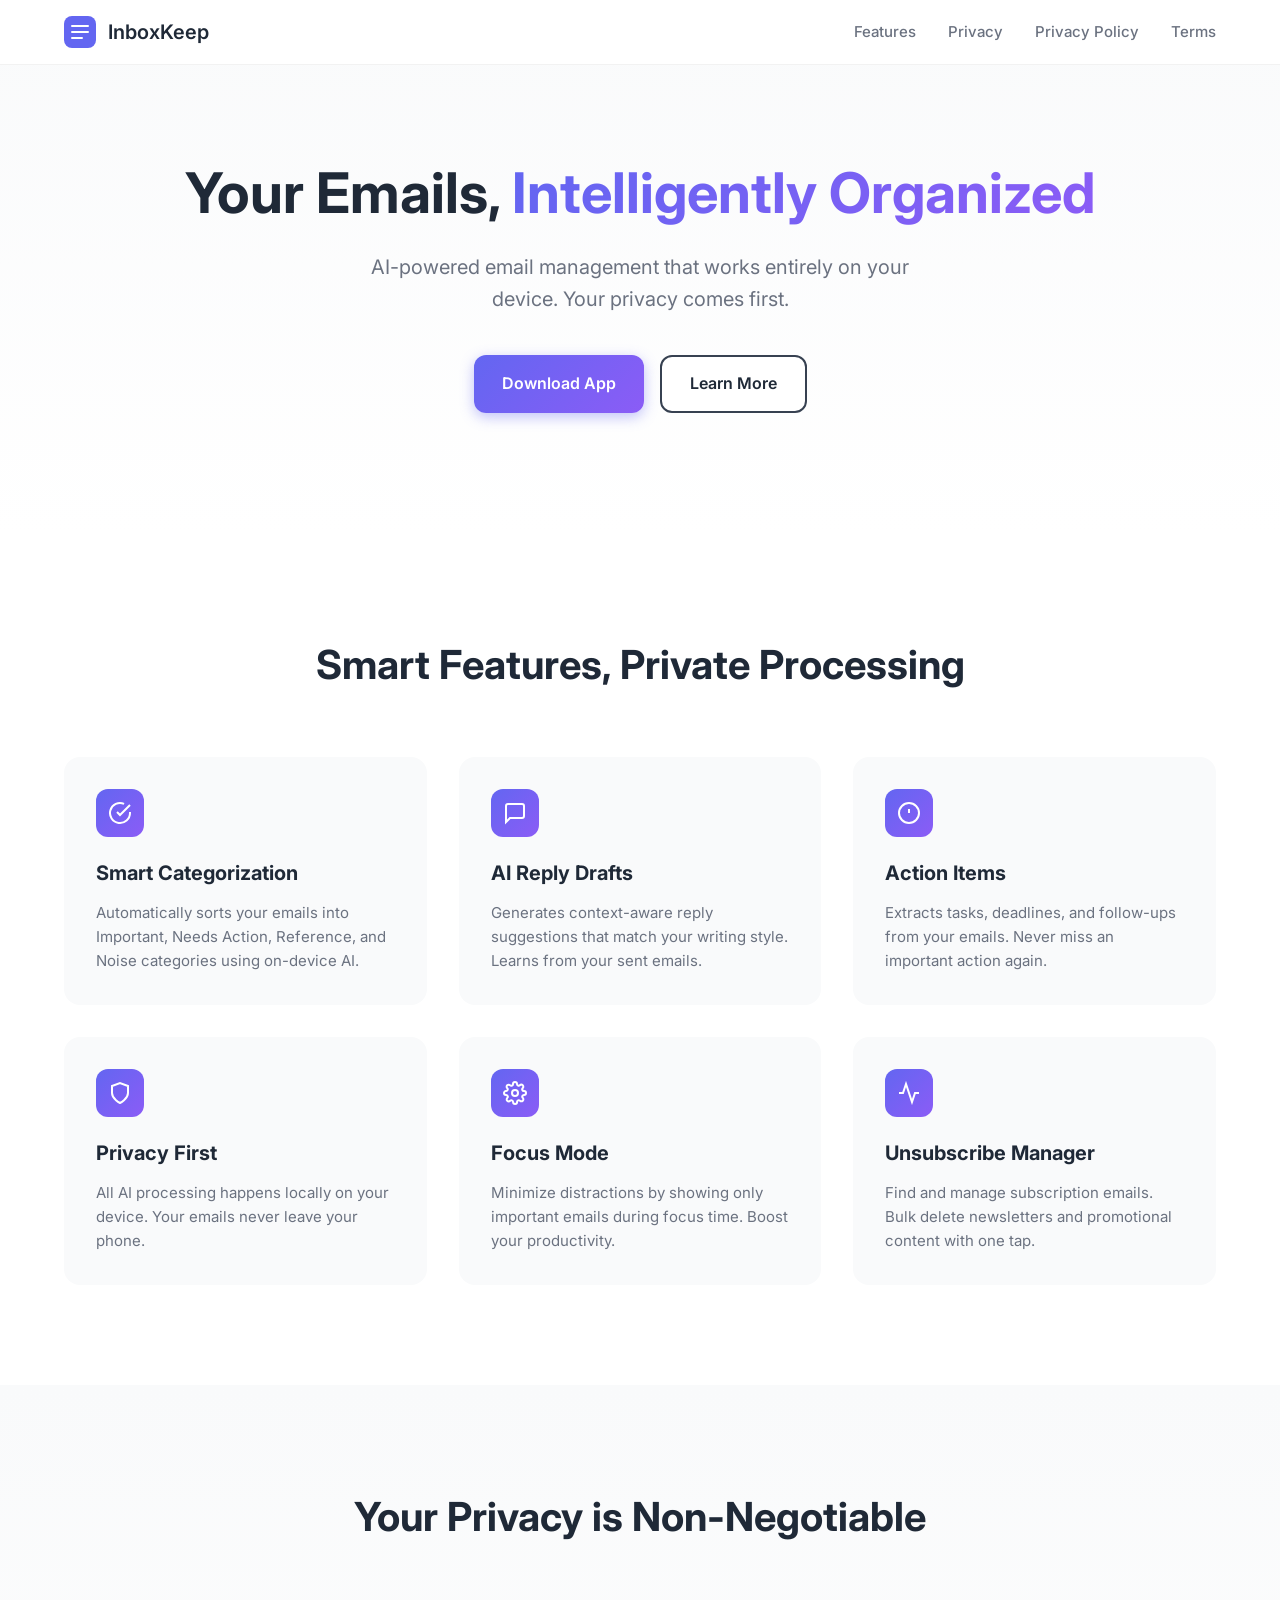
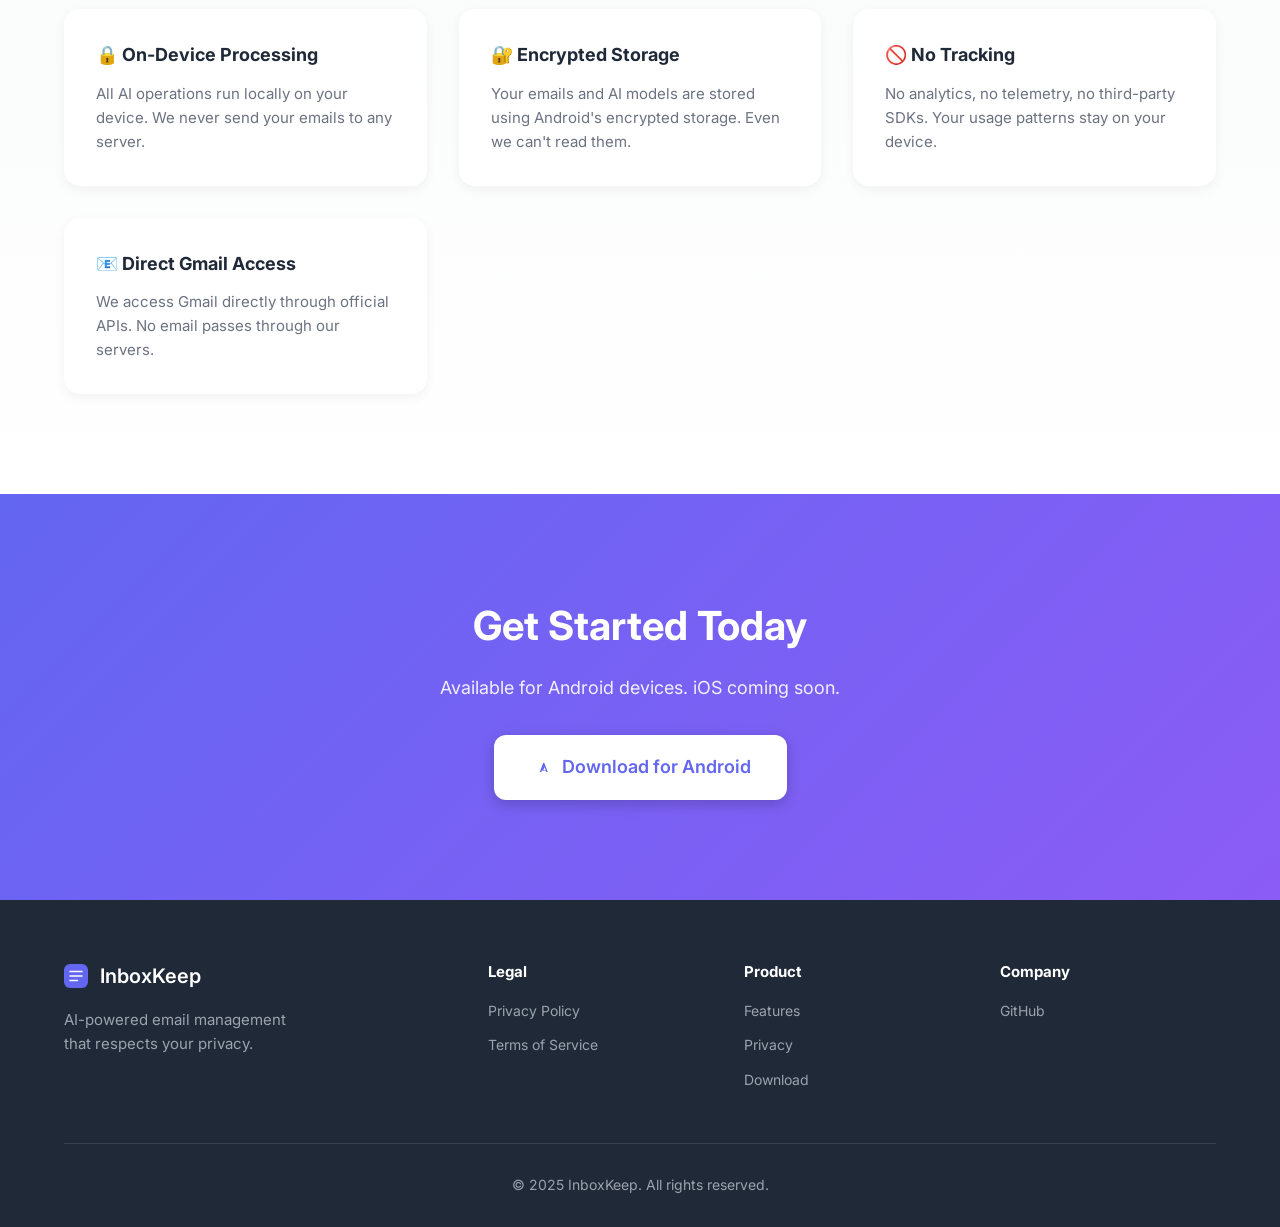
==== index.html @ 2527f3b0 "Initial commit: InboxKeep website with home page, privacy policy, and terms of service" ====
<!DOCTYPE html>
<html lang="en">
<head>
    <meta charset="UTF-8">
    <meta name="viewport" content="width=device-width, initial-scale=1.0">
    <title>InboxKeep - AI-Powered Email Management</title>
    <link rel="stylesheet" href="style.css">
    <link rel="preconnect" href="https://fonts.googleapis.com">
    <link rel="preconnect" href="https://fonts.gstatic.com" crossorigin>
    <link href="https://fonts.googleapis.com/css2?family=Inter:wght@300;400;500;600;700&display=swap" rel="stylesheet">
</head>
<body>
    <nav class="navbar">
        <div class="container">
            <a href="index.html" class="logo">
                <svg width="32" height="32" viewBox="0 0 32 32" fill="none" xmlns="http://www.w3.org/2000/svg">
                    <rect width="32" height="32" rx="8" fill="#6366F1"/>
                    <path d="M8 10H24M8 16H24M8 22H18" stroke="white" stroke-width="2" stroke-linecap="round"/>
                </svg>
                <span>InboxKeep</span>
            </a>
            <div class="nav-links">
                <a href="#features">Features</a>
                <a href="#privacy">Privacy</a>
                <a href="privacy.html">Privacy Policy</a>
                <a href="terms.html">Terms</a>
            </div>
        </div>
    </nav>

    <header class="hero">
        <div class="container">
            <h1>Your Emails, <span class="gradient-text">Intelligently Organized</span></h1>
            <p class="subtitle">AI-powered email management that works entirely on your device. Your privacy comes first.</p>
            <div class="cta-buttons">
                <a href="#download" class="btn btn-primary">Download App</a>
                <a href="#features" class="btn btn-secondary">Learn More</a>
            </div>
        </div>
    </header>

    <section id="features" class="features">
        <div class="container">
            <h2>Smart Features, Private Processing</h2>
            <div class="features-grid">
                <div class="feature-card">
                    <div class="feature-icon">
                        <svg width="24" height="24" viewBox="0 0 24 24" fill="none" stroke="currentColor" stroke-width="2">
                            <path d="M22 11.08V12a10 10 0 1 1-5.93-9.14"/>
                            <polyline points="22 4 12 14.01 9 11.01"/>
                        </svg>
                    </div>
                    <h3>Smart Categorization</h3>
                    <p>Automatically sorts your emails into Important, Needs Action, Reference, and Noise categories using on-device AI.</p>
                </div>
                <div class="feature-card">
                    <div class="feature-icon">
                        <svg width="24" height="24" viewBox="0 0 24 24" fill="none" stroke="currentColor" stroke-width="2">
                            <path d="M21 15a2 2 0 0 1-2 2H7l-4 4V5a2 2 0 0 1 2-2h14a2 2 0 0 1 2 2z"/>
                        </svg>
                    </div>
                    <h3>AI Reply Drafts</h3>
                    <p>Generates context-aware reply suggestions that match your writing style. Learns from your sent emails.</p>
                </div>
                <div class="feature-card">
                    <div class="feature-icon">
                        <svg width="24" height="24" viewBox="0 0 24 24" fill="none" stroke="currentColor" stroke-width="2">
                            <circle cx="12" cy="12" r="10"/>
                            <line x1="12" y1="8" x2="12" y2="12"/>
                            <line x1="12" y1="16" x2="12.01" y2="16"/>
                        </svg>
                    </div>
                    <h3>Action Items</h3>
                    <p>Extracts tasks, deadlines, and follow-ups from your emails. Never miss an important action again.</p>
                </div>
                <div class="feature-card">
                    <div class="feature-icon">
                        <svg width="24" height="24" viewBox="0 0 24 24" fill="none" stroke="currentColor" stroke-width="2">
                            <path d="M12 22s8-4 8-10V5l-8-3-8 3v7c0 6 8 10 8 10z"/>
                        </svg>
                    </div>
                    <h3>Privacy First</h3>
                    <p>All AI processing happens locally on your device. Your emails never leave your phone.</p>
                </div>
                <div class="feature-card">
                    <div class="feature-icon">
                        <svg width="24" height="24" viewBox="0 0 24 24" fill="none" stroke="currentColor" stroke-width="2">
                            <circle cx="12" cy="12" r="3"/>
                            <path d="M19.4 15a1.65 1.65 0 0 0 .33 1.82l.06.06a2 2 0 0 1 0 2.83 2 2 0 0 1-2.83 0l-.06-.06a1.65 1.65 0 0 0-1.82-.33 1.65 1.65 0 0 0-1 1.51V21a2 2 0 0 1-2 2 2 2 0 0 1-2-2v-.09A1.65 1.65 0 0 0 9 19.4a1.65 1.65 0 0 0-1.82.33l-.06.06a2 2 0 0 1-2.83 0 2 2 0 0 1 0-2.83l.06-.06a1.65 1.65 0 0 0 .33-1.82 1.65 1.65 0 0 0-1.51-1H3a2 2 0 0 1-2-2 2 2 0 0 1 2-2h.09A1.65 1.65 0 0 0 4.6 9a1.65 1.65 0 0 0-.33-1.82l-.06-.06a2 2 0 0 1 0-2.83 2 2 0 0 1 2.83 0l.06.06a1.65 1.65 0 0 0 1.82.33H9a1.65 1.65 0 0 0 1-1.51V3a2 2 0 0 1 2-2 2 2 0 0 1 2 2v.09a1.65 1.65 0 0 0 1 1.51 1.65 1.65 0 0 0 1.82-.33l.06-.06a2 2 0 0 1 2.83 0 2 2 0 0 1 0 2.83l-.06.06a1.65 1.65 0 0 0-.33 1.82V9a1.65 1.65 0 0 0 1.51 1H21a2 2 0 0 1 2 2 2 2 0 0 1-2 2h-.09a1.65 1.65 0 0 0-1.51 1z"/>
                        </svg>
                    </div>
                    <h3>Focus Mode</h3>
                    <p>Minimize distractions by showing only important emails during focus time. Boost your productivity.</p>
                </div>
                <div class="feature-card">
                    <div class="feature-icon">
                        <svg width="24" height="24" viewBox="0 0 24 24" fill="none" stroke="currentColor" stroke-width="2">
                            <polyline points="22 12 18 12 15 21 9 3 6 12 2 12"/>
                        </svg>
                    </div>
                    <h3>Unsubscribe Manager</h3>
                    <p>Find and manage subscription emails. Bulk delete newsletters and promotional content with one tap.</p>
                </div>
            </div>
        </div>
    </section>

    <section id="privacy" class="privacy-section">
        <div class="container">
            <h2>Your Privacy is Non-Negotiable</h2>
            <div class="privacy-content">
                <div class="privacy-item">
                    <h3>🔒 On-Device Processing</h3>
                    <p>All AI operations run locally on your device. We never send your emails to any server.</p>
                </div>
                <div class="privacy-item">
                    <h3>🔐 Encrypted Storage</h3>
                    <p>Your emails and AI models are stored using Android's encrypted storage. Even we can't read them.</p>
                </div>
                <div class="privacy-item">
                    <h3>🚫 No Tracking</h3>
                    <p>No analytics, no telemetry, no third-party SDKs. Your usage patterns stay on your device.</p>
                </div>
                <div class="privacy-item">
                    <h3>📧 Direct Gmail Access</h3>
                    <p>We access Gmail directly through official APIs. No email passes through our servers.</p>
                </div>
            </div>
        </div>
    </section>

    <section id="download" class="download">
        <div class="container">
            <h2>Get Started Today</h2>
            <p class="download-subtitle">Available for Android devices. iOS coming soon.</p>
            <a href="#" class="btn btn-primary btn-large">
                <svg width="24" height="24" viewBox="0 0 24 24" fill="currentColor">
                    <path d="M17.523 15.341l-.026-.068-3.06-7.971-.002-.007a.749.749 0 0 0-.683-.474.749.749 0 0 0-.684.474l-.001.007-3.059 7.971-.026.068a.75.75 0 0 0 .695 1.015h.034l.034-.005a.75.75 0 0 0 .56-.389l.576-1.5h3.946l.576 1.5a.75.75 0 0 0 .56.389l.034.005h.034a.75.75 0 0 0 .695-1.015zm-4.523-.449l1.5-3.9 1.5 3.9z"/>
                </svg>
                Download for Android
            </a>
        </div>
    </section>

    <footer class="footer">
        <div class="container">
            <div class="footer-content">
                <div class="footer-brand">
                    <div class="logo">
                        <svg width="24" height="24" viewBox="0 0 32 32" fill="none" xmlns="http://www.w3.org/2000/svg">
                            <rect width="32" height="32" rx="8" fill="#6366F1"/>
                            <path d="M8 10H24M8 16H24M8 22H18" stroke="white" stroke-width="2" stroke-linecap="round"/>
                        </svg>
                        <span>InboxKeep</span>
                    </div>
                    <p>AI-powered email management<br>that respects your privacy.</p>
                </div>
                <div class="footer-links">
                    <div class="footer-column">
                        <h4>Legal</h4>
                        <a href="privacy.html">Privacy Policy</a>
                        <a href="terms.html">Terms of Service</a>
                    </div>
                    <div class="footer-column">
                        <h4>Product</h4>
                        <a href="#features">Features</a>
                        <a href="#privacy">Privacy</a>
                        <a href="#download">Download</a>
                    </div>
                    <div class="footer-column">
                        <h4>Company</h4>
                        <a href="https://github.com/aigamer-dev/inboxkeep" target="_blank">GitHub</a>
                    </div>
                </div>
            </div>
            <div class="footer-bottom">
                <p>&copy; 2025 InboxKeep. All rights reserved.</p>
            </div>
        </div>
    </footer>
</body>
</html>
---- style.css ----
/* InboxKeep - Landing Page Styles */

:root {
    --primary: #6366F1;
    --primary-dark: #4F46E5;
    --primary-light: #818CF8;
    --secondary: #10B981;
    --dark: #1F2937;
    --dark-lighter: #374151;
    --gray: #6B7280;
    --gray-light: #9CA3AF;
    --light: #F9FAFB;
    --white: #FFFFFF;
    --gradient: linear-gradient(135deg, #6366F1 0%, #8B5CF6 100%);
}

* {
    margin: 0;
    padding: 0;
    box-sizing: border-box;
}

html {
    scroll-behavior: smooth;
}

body {
    font-family: 'Inter', -apple-system, BlinkMacSystemFont, 'Segoe UI', Roboto, sans-serif;
    background: var(--white);
    color: var(--dark);
    line-height: 1.6;
}

.container {
    max-width: 1200px;
    margin: 0 auto;
    padding: 0 24px;
}

/* Navigation */
.navbar {
    position: fixed;
    top: 0;
    left: 0;
    right: 0;
    background: rgba(255, 255, 255, 0.95);
    backdrop-filter: blur(8px);
    z-index: 1000;
    border-bottom: 1px solid rgba(0, 0, 0, 0.05);
}

.navbar .container {
    display: flex;
    justify-content: space-between;
    align-items: center;
    height: 64px;
}

.logo {
    display: flex;
    align-items: center;
    gap: 12px;
    text-decoration: none;
    color: var(--dark);
    font-weight: 600;
    font-size: 1.25rem;
}

.nav-links {
    display: flex;
    gap: 32px;
}

.nav-links a {
    text-decoration: none;
    color: var(--gray);
    font-weight: 500;
    font-size: 0.9375rem;
    transition: color 0.2s;
}

.nav-links a:hover {
    color: var(--primary);
}

/* Hero Section */
.hero {
    padding: 160px 0 120px;
    text-align: center;
    background: linear-gradient(180deg, #F9FAFB 0%, #FFFFFF 100%);
}

.hero h1 {
    font-size: 3.5rem;
    font-weight: 700;
    line-height: 1.2;
    margin-bottom: 24px;
    color: var(--dark);
}

.gradient-text {
    background: var(--gradient);
    -webkit-background-clip: text;
    -webkit-text-fill-color: transparent;
    background-clip: text;
}

.subtitle {
    font-size: 1.25rem;
    color: var(--gray);
    max-width: 600px;
    margin: 0 auto 40px;
}

.cta-buttons {
    display: flex;
    gap: 16px;
    justify-content: center;
    flex-wrap: wrap;
}

/* Buttons */
.btn {
    display: inline-flex;
    align-items: center;
    gap: 8px;
    padding: 14px 28px;
    border-radius: 12px;
    font-weight: 600;
    font-size: 1rem;
    text-decoration: none;
    transition: all 0.2s;
    border: none;
    cursor: pointer;
}

.btn-primary {
    background: var(--gradient);
    color: var(--white);
    box-shadow: 0 4px 14px rgba(99, 102, 241, 0.4);
}

.btn-primary:hover {
    transform: translateY(-2px);
    box-shadow: 0 6px 20px rgba(99, 102, 241, 0.5);
}

.btn-secondary {
    background: var(--white);
    color: var(--dark);
    border: 2px solid var(--dark-lighter);
}

.btn-secondary:hover {
    background: var(--light);
    border-color: var(--dark);
}

.btn-large {
    padding: 18px 36px;
    font-size: 1.125rem;
}

/* Features Section */
.features {
    padding: 100px 0;
    background: var(--white);
}

.features h2 {
    text-align: center;
    font-size: 2.5rem;
    margin-bottom: 60px;
    color: var(--dark);
}

.features-grid {
    display: grid;
    grid-template-columns: repeat(auto-fit, minmax(320px, 1fr));
    gap: 32px;
}

.feature-card {
    background: var(--light);
    border-radius: 16px;
    padding: 32px;
    transition: all 0.3s;
}

.feature-card:hover {
    transform: translateY(-4px);
    box-shadow: 0 12px 24px rgba(0, 0, 0, 0.1);
}

.feature-icon {
    width: 48px;
    height: 48px;
    background: var(--gradient);
    border-radius: 12px;
    display: flex;
    align-items: center;
    justify-content: center;
    color: var(--white);
    margin-bottom: 20px;
}

.feature-card h3 {
    font-size: 1.25rem;
    margin-bottom: 12px;
    color: var(--dark);
}

.feature-card p {
    color: var(--gray);
    font-size: 0.9375rem;
}

/* Privacy Section */
.privacy-section {
    padding: 100px 0;
    background: linear-gradient(180deg, #F9FAFB 0%, #FFFFFF 100%);
}

.privacy-section h2 {
    text-align: center;
    font-size: 2.5rem;
    margin-bottom: 60px;
    color: var(--dark);
}

.privacy-content {
    display: grid;
    grid-template-columns: repeat(auto-fit, minmax(280px, 1fr));
    gap: 32px;
}

.privacy-item {
    background: var(--white);
    border-radius: 16px;
    padding: 32px;
    box-shadow: 0 4px 12px rgba(0, 0, 0, 0.05);
}

.privacy-item h3 {
    font-size: 1.125rem;
    margin-bottom: 12px;
    color: var(--dark);
}

.privacy-item p {
    color: var(--gray);
    font-size: 0.9375rem;
}

/* Download Section */
.download {
    padding: 100px 0;
    background: var(--gradient);
    text-align: center;
    color: var(--white);
}

.download h2 {
    font-size: 2.5rem;
    margin-bottom: 16px;
}

.download-subtitle {
    font-size: 1.125rem;
    opacity: 0.9;
    margin-bottom: 32px;
}

.download .btn-primary {
    background: var(--white);
    color: var(--primary);
    box-shadow: 0 4px 14px rgba(0, 0, 0, 0.2);
}

.download .btn-primary:hover {
    box-shadow: 0 6px 20px rgba(0, 0, 0, 0.3);
}

/* Footer */
.footer {
    background: var(--dark);
    color: var(--gray-light);
    padding: 60px 0 30px;
}

.footer-content {
    display: grid;
    grid-template-columns: 1fr 2fr;
    gap: 60px;
    margin-bottom: 40px;
}

.footer-brand .logo {
    color: var(--white);
    margin-bottom: 16px;
}

.footer-brand p {
    font-size: 0.9375rem;
    line-height: 1.6;
}

.footer-links {
    display: grid;
    grid-template-columns: repeat(3, 1fr);
    gap: 40px;
}

.footer-column h4 {
    color: var(--white);
    font-size: 0.9375rem;
    margin-bottom: 16px;
}

.footer-column a {
    display: block;
    color: var(--gray-light);
    text-decoration: none;
    font-size: 0.875rem;
    margin-bottom: 12px;
    transition: color 0.2s;
}

.footer-column a:hover {
    color: var(--white);
}

.footer-bottom {
    border-top: 1px solid var(--dark-lighter);
    padding-top: 30px;
    text-align: center;
    font-size: 0.875rem;
}

/* Responsive */
@media (max-width: 768px) {
    .nav-links {
        display: none;
    }

    .hero h1 {
        font-size: 2.5rem;
    }

    .subtitle {
        font-size: 1.125rem;
    }

    .features h2,
    .privacy-section h2,
    .download h2 {
        font-size: 2rem;
    }

    .footer-content {
        grid-template-columns: 1fr;
        gap: 40px;
    }

    .footer-links {
        grid-template-columns: 1fr;
        gap: 24px;
    }
}

/* Legal Pages */
.legal-page {
    padding: 120px 0 80px;
    min-height: 100vh;
}

.legal-page h1 {
    font-size: 2.5rem;
    margin-bottom: 40px;
    color: var(--dark);
}

.legal-page h2 {
    font-size: 1.5rem;
    margin: 40px 0 20px;
    color: var(--dark);
}

.legal-page p,
.legal-page li {
    color: var(--gray);
    line-height: 1.8;
    margin-bottom: 16px;
}

.legal-page ul {
    margin-left: 24px;
    margin-bottom: 24px;
}

.legal-page .last-updated {
    color: var(--gray-light);
    font-size: 0.875rem;
    margin-bottom: 40px;
}
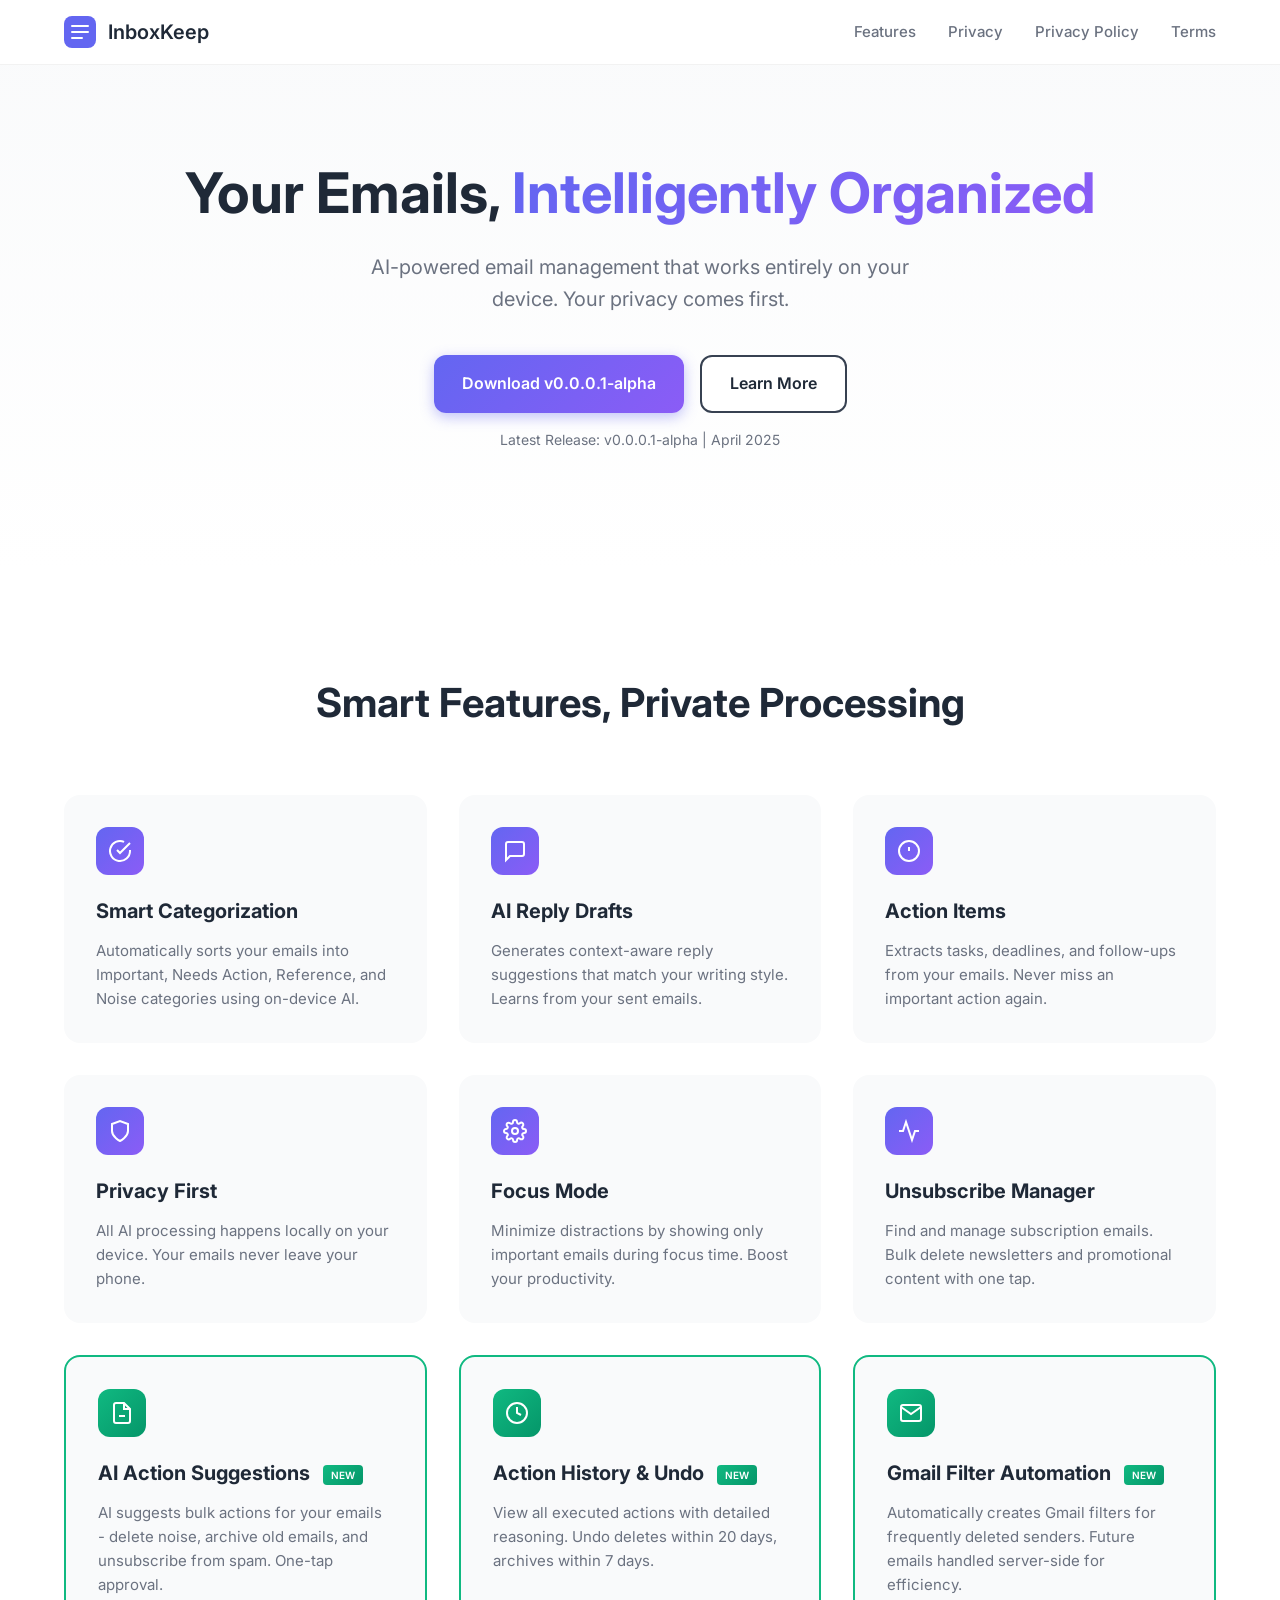
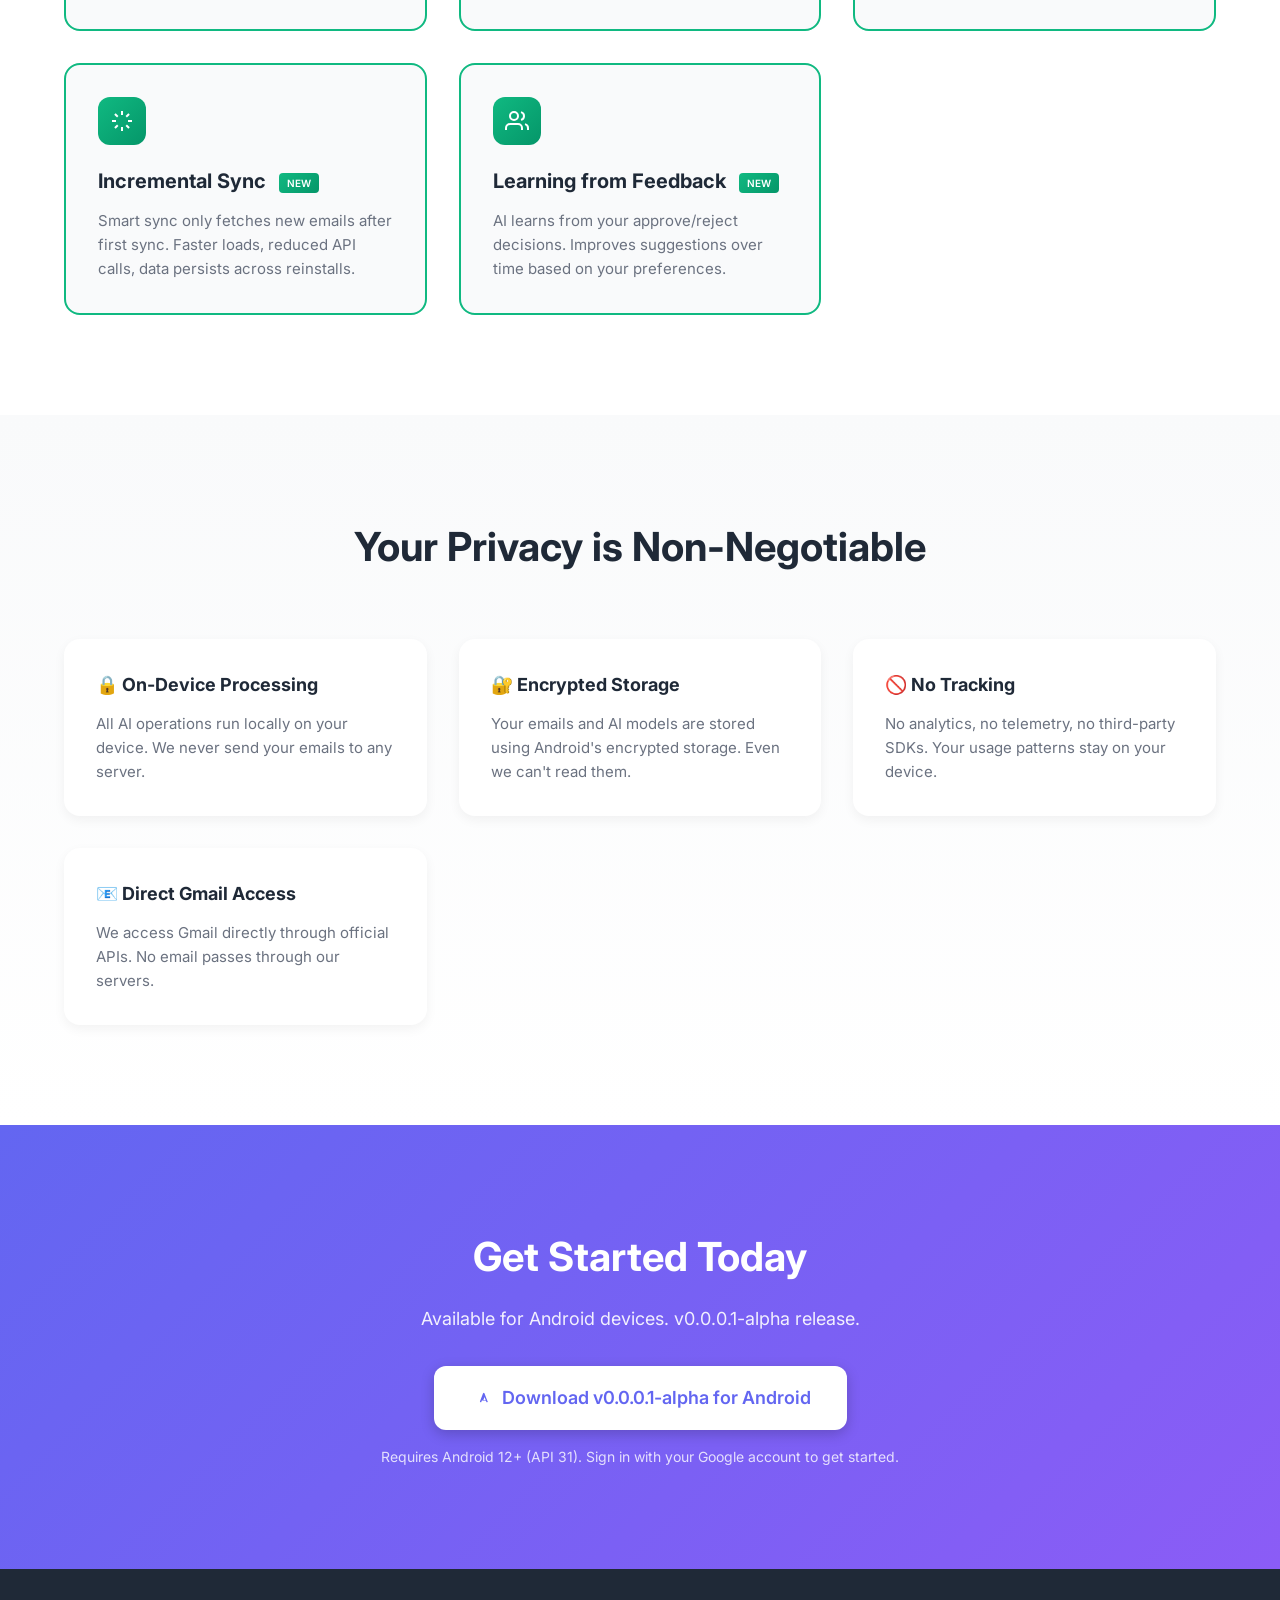
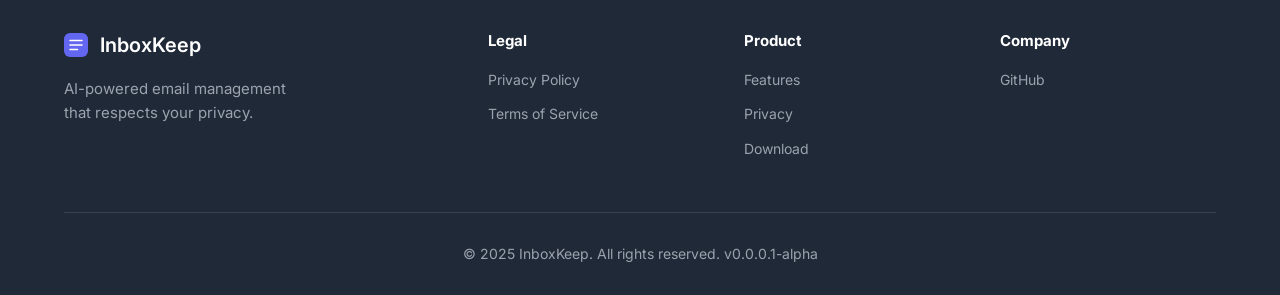
==== commit bdad63c5: "Release v0.0.0.1-alpha: AI Action Suggestions, History, Gmail Filters New Features: - AI Action Sugg" ====
--- a/index.html
+++ b/index.html
@@ -33,9 +33,10 @@
             <h1>Your Emails, <span class="gradient-text">Intelligently Organized</span></h1>
             <p class="subtitle">AI-powered email management that works entirely on your device. Your privacy comes first.</p>
             <div class="cta-buttons">
-                <a href="#download" class="btn btn-primary">Download App</a>
+                <a href="#download" class="btn btn-primary">Download v0.0.0.1-alpha</a>
                 <a href="#features" class="btn btn-secondary">Learn More</a>
             </div>
+            <p class="version-info">Latest Release: v0.0.0.1-alpha | April 2025</p>
         </div>
     </header>
 
@@ -101,6 +102,65 @@
                     <h3>Unsubscribe Manager</h3>
                     <p>Find and manage subscription emails. Bulk delete newsletters and promotional content with one tap.</p>
                 </div>
+                <div class="feature-card new-feature">
+                    <div class="feature-icon">
+                        <svg width="24" height="24" viewBox="0 0 24 24" fill="none" stroke="currentColor" stroke-width="2">
+                            <path d="M14 2H6a2 2 0 0 0-2 2v16a2 2 0 0 0 2 2h12a2 2 0 0 0 2-2V8z"/>
+                            <polyline points="14 2 14 8 20 8"/>
+                            <line x1="9" y1="15" x2="15" y2="15"/>
+                        </svg>
+                    </div>
+                    <h3>AI Action Suggestions <span class="badge">NEW</span></h3>
+                    <p>AI suggests bulk actions for your emails - delete noise, archive old emails, and unsubscribe from spam. One-tap approval.</p>
+                </div>
+                <div class="feature-card new-feature">
+                    <div class="feature-icon">
+                        <svg width="24" height="24" viewBox="0 0 24 24" fill="none" stroke="currentColor" stroke-width="2">
+                            <circle cx="12" cy="12" r="10"/>
+                            <polyline points="12 6 12 12 16 14"/>
+                        </svg>
+                    </div>
+                    <h3>Action History & Undo <span class="badge">NEW</span></h3>
+                    <p>View all executed actions with detailed reasoning. Undo deletes within 20 days, archives within 7 days.</p>
+                </div>
+                <div class="feature-card new-feature">
+                    <div class="feature-icon">
+                        <svg width="24" height="24" viewBox="0 0 24 24" fill="none" stroke="currentColor" stroke-width="2">
+                            <path d="M4 4h16c1.1 0 2 .9 2 2v12c0 1.1-.9 2-2 2H4c-1.1 0-2-.9-2-2V6c0-1.1.9-2 2-2z"/>
+                            <polyline points="22,6 12,13 2,6"/>
+                        </svg>
+                    </div>
+                    <h3>Gmail Filter Automation <span class="badge">NEW</span></h3>
+                    <p>Automatically creates Gmail filters for frequently deleted senders. Future emails handled server-side for efficiency.</p>
+                </div>
+                <div class="feature-card new-feature">
+                    <div class="feature-icon">
+                        <svg width="24" height="24" viewBox="0 0 24 24" fill="none" stroke="currentColor" stroke-width="2">
+                            <line x1="12" y1="2" x2="12" y2="6"/>
+                            <line x1="12" y1="18" x2="12" y2="22"/>
+                            <line x1="4.93" y1="4.93" x2="7.76" y2="7.76"/>
+                            <line x1="16.24" y1="16.24" x2="19.07" y2="19.07"/>
+                            <line x1="2" y1="12" x2="6" y2="12"/>
+                            <line x1="18" y1="12" x2="22" y2="12"/>
+                            <line x1="4.93" y1="19.07" x2="7.76" y2="16.24"/>
+                            <line x1="16.24" y1="7.76" x2="19.07" y2="4.93"/>
+                        </svg>
+                    </div>
+                    <h3>Incremental Sync <span class="badge">NEW</span></h3>
+                    <p>Smart sync only fetches new emails after first sync. Faster loads, reduced API calls, data persists across reinstalls.</p>
+                </div>
+                <div class="feature-card new-feature">
+                    <div class="feature-icon">
+                        <svg width="24" height="24" viewBox="0 0 24 24" fill="none" stroke="currentColor" stroke-width="2">
+                            <path d="M17 21v-2a4 4 0 0 0-4-4H5a4 4 0 0 0-4 4v2"/>
+                            <circle cx="9" cy="7" r="4"/>
+                            <path d="M23 21v-2a4 4 0 0 0-3-3.87"/>
+                            <path d="M16 3.13a4 4 0 0 1 0 7.75"/>
+                        </svg>
+                    </div>
+                    <h3>Learning from Feedback <span class="badge">NEW</span></h3>
+                    <p>AI learns from your approve/reject decisions. Improves suggestions over time based on your preferences.</p>
+                </div>
             </div>
         </div>
     </section>
@@ -132,13 +192,14 @@
     <section id="download" class="download">
         <div class="container">
             <h2>Get Started Today</h2>
-            <p class="download-subtitle">Available for Android devices. iOS coming soon.</p>
-            <a href="#" class="btn btn-primary btn-large">
+            <p class="download-subtitle">Available for Android devices. v0.0.0.1-alpha release.</p>
+            <a href="https://github.com/aigamer-dev/inboxkeep-site/releases/download/v0.0.0.1-alpha/app-release-signed.apk" class="btn btn-primary btn-large">
                 <svg width="24" height="24" viewBox="0 0 24 24" fill="currentColor">
                     <path d="M17.523 15.341l-.026-.068-3.06-7.971-.002-.007a.749.749 0 0 0-.683-.474.749.749 0 0 0-.684.474l-.001.007-3.059 7.971-.026.068a.75.75 0 0 0 .695 1.015h.034l.034-.005a.75.75 0 0 0 .56-.389l.576-1.5h3.946l.576 1.5a.75.75 0 0 0 .56.389l.034.005h.034a.75.75 0 0 0 .695-1.015zm-4.523-.449l1.5-3.9 1.5 3.9z"/>
                 </svg>
-                Download for Android
+                Download v0.0.0.1-alpha for Android
             </a>
+            <p class="download-note">Requires Android 12+ (API 31). Sign in with your Google account to get started.</p>
         </div>
     </section>
 
@@ -169,12 +230,12 @@
                     </div>
                     <div class="footer-column">
                         <h4>Company</h4>
-                        <a href="https://github.com/aigamer-dev/inboxkeep" target="_blank">GitHub</a>
+                        <a href="https://github.com/aigamer-dev/inboxkeep-site" target="_blank">GitHub</a>
                     </div>
                 </div>
             </div>
             <div class="footer-bottom">
-                <p>&copy; 2025 InboxKeep. All rights reserved.</p>
+                <p>&copy; 2025 InboxKeep. All rights reserved. v0.0.0.1-alpha</p>
             </div>
         </div>
     </footer>
--- a/style.css
+++ b/style.css
@@ -402,4 +402,39 @@
     color: var(--gray-light);
     font-size: 0.875rem;
     margin-bottom: 40px;
+}
+
+/* New Feature Badge */
+.badge {
+    display: inline-block;
+    background: linear-gradient(135deg, #10B981 0%, #059669 100%);
+    color: white;
+    font-size: 0.625rem;
+    font-weight: 600;
+    padding: 2px 8px;
+    border-radius: 4px;
+    margin-left: 8px;
+    text-transform: uppercase;
+    vertical-align: middle;
+}
+
+.new-feature {
+    border: 2px solid #10B981;
+}
+
+.new-feature .feature-icon {
+    background: linear-gradient(135deg, #10B981 0%, #059669 100%);
+}
+
+/* Version Info */
+.version-info {
+    color: var(--gray);
+    font-size: 0.875rem;
+    margin-top: 16px;
+}
+
+.download-note {
+    color: rgba(255, 255, 255, 0.8);
+    font-size: 0.875rem;
+    margin-top: 16px;
 }
